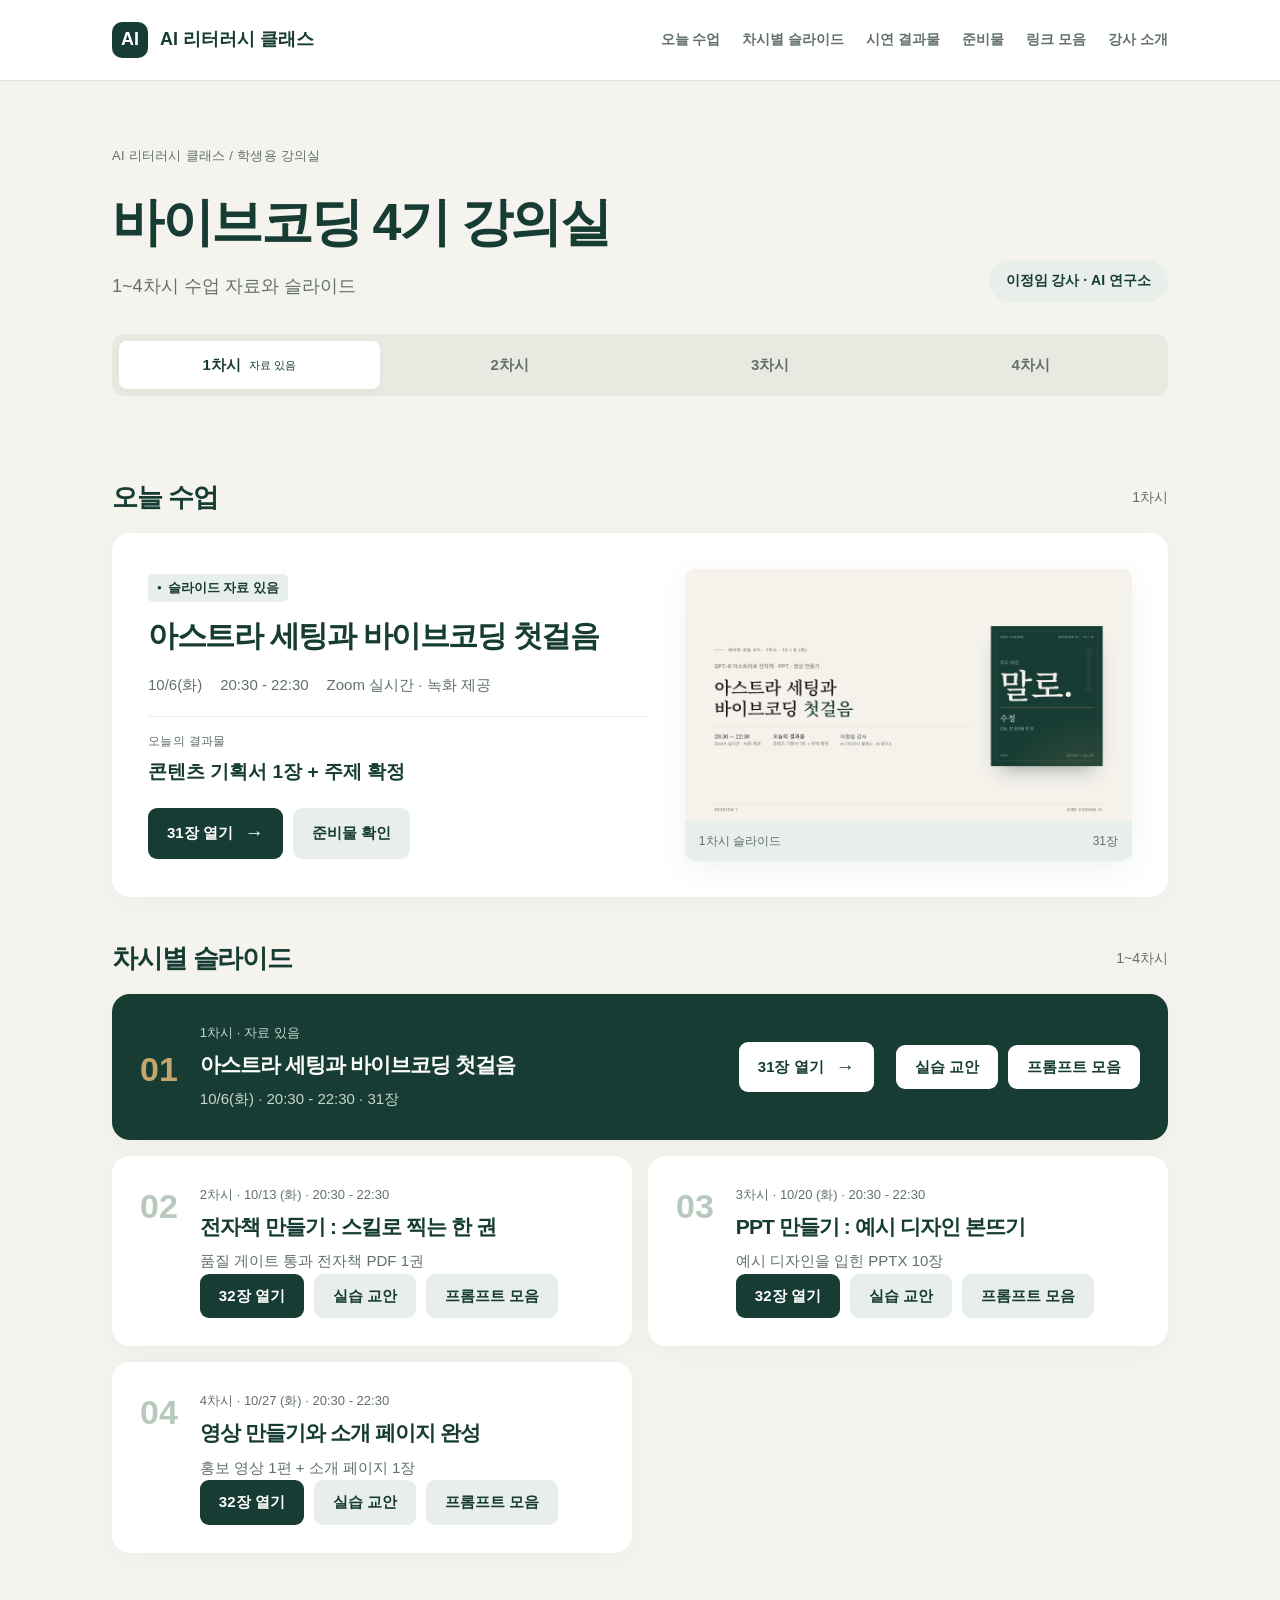
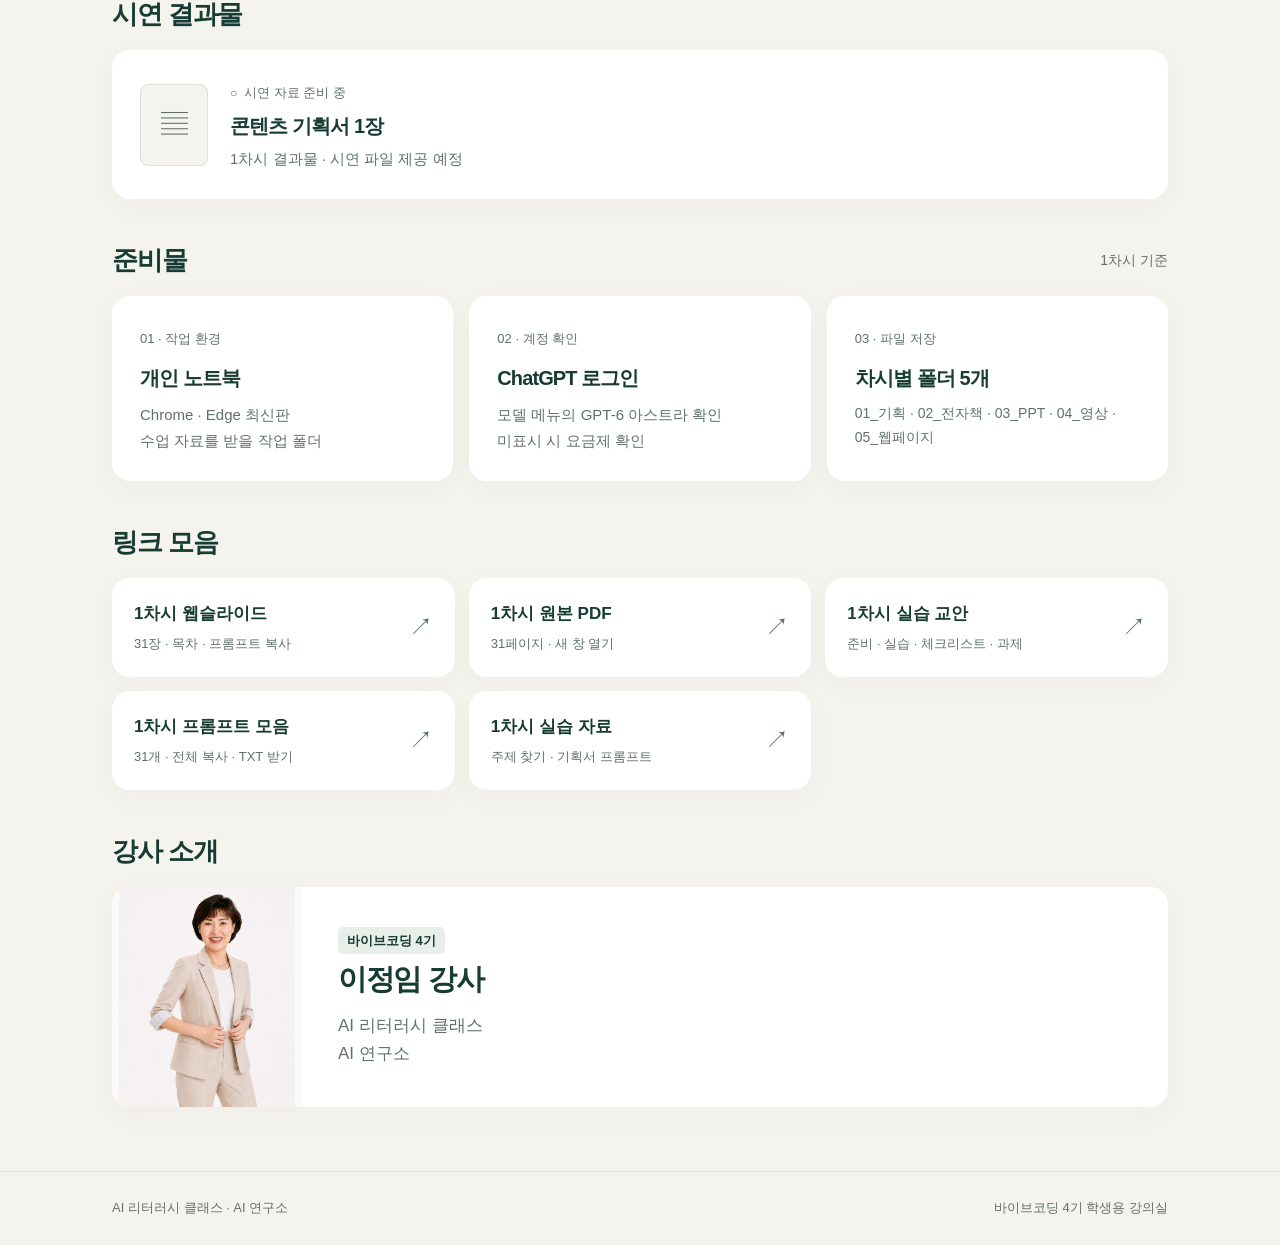
==== index.html @ 2465760b "Publish verified Vibe Coding 4ki course site" ====
<!doctype html>
<html lang="ko">
<head>
<meta charset="utf-8">
<meta name="viewport" content="width=device-width,initial-scale=1">
<title>바이브코딩 4기 강의실 · 이정임 강사</title>
<meta name="description" content="바이브코딩 4기 학생용 강의실. 1차시 아스트라 세팅과 바이브코딩 첫걸음 31장과 수업 자료. 이정임 강사 · AI 리터러시 클래스 · AI 연구소.">
<meta property="og:title" content="바이브코딩 4기 강의실">
<meta property="og:description" content="1차시 31장 슬라이드와 수업 자료 · 이정임 강사 · AI 리터러시 클래스 · AI 연구소">
<meta property="og:type" content="website">
<meta name="theme-color" content="#173c33">
<style>
:root{--ink:#173c33;--body:#303c37;--muted:#61716a;--paper:#f5f3ee;--white:#fff;--soft:#e8eee9;--gold:#c4a56c;--radius:18px;--shadow:0 7px 30px #173c3308}
*{box-sizing:border-box}html{scroll-behavior:smooth;scroll-padding-top:100px}body{margin:0;color:var(--body);background:var(--paper);font:17px/1.7 'Pretendard Variable',Pretendard,'Malgun Gothic',sans-serif;word-break:keep-all;overflow-wrap:anywhere}h1,h2,h3,p,figure{margin:0}h1,h2,h3{color:var(--ink);line-height:1.35;letter-spacing:-.045em;text-wrap:balance}p,li{text-wrap:pretty}a{color:inherit;text-decoration:none}button{font:inherit;cursor:pointer}a:focus-visible,button:focus-visible{outline:3px solid #a37a35;outline-offset:4px}img{display:block;max-width:100%;height:auto}button,a.btn{min-height:44px}button[hidden],[hidden]{display:none!important}.wrap{max-width:1120px;margin:auto;padding:0 32px}.topbar{position:sticky;top:0;z-index:20;background:#ffffffed;backdrop-filter:blur(16px);border-bottom:1px solid #dde3de}.nav-wrap{display:flex;align-items:center;gap:24px;min-height:80px}.brand{font-size:18px;line-height:1.3;font-weight:800;color:var(--ink);display:flex;align-items:center;gap:12px;white-space:nowrap}.brand-mark{width:36px;height:36px;display:grid;place-items:center;background:var(--ink);color:white;border-radius:10px;font-size:18px}.nav{margin-left:auto;display:flex;align-items:center;gap:22px}.nav a{display:flex;align-items:center;min-height:44px;font-size:14px;font-weight:700;color:var(--muted)}.nav a:hover{color:var(--ink)}.menu-toggle{display:none;background:none;border:1px solid #cad5ce;border-radius:8px;color:var(--ink);padding:6px 12px;margin-left:auto}.hero{padding:64px 0 40px}.breadcrumb{font-size:13px;color:var(--muted);letter-spacing:.02em;margin-bottom:20px}.hero-line{display:flex;align-items:flex-end;justify-content:space-between;gap:24px}h1{font-size:clamp(32px,4.3vw,52px);font-weight:800}.hero-sub{margin-top:14px;color:var(--muted);font-size:18px}.course-tag{background:var(--soft);color:var(--ink);padding:9px 17px;border-radius:100px;font-size:14px;font-weight:700;white-space:nowrap}.session-strip{display:flex;align-items:center;gap:0;margin-top:32px;background:#e9e8e1;padding:7px;border-radius:12px}.session-strip a{flex:1;text-align:center;min-height:48px;display:flex;align-items:center;justify-content:center;gap:8px;font-weight:700;font-size:15px;color:#627269;border-radius:8px}.session-strip a.current{background:white;color:var(--ink);box-shadow:0 3px 10px #00000009}.session-strip small{font-size:11px;font-weight:500}.content{padding-bottom:64px}.section{margin-top:44px}.section-head{display:flex;align-items:center;justify-content:space-between;gap:20px;margin-bottom:18px}.section-head h2{font-size:26px;font-weight:800}.section-head p{color:var(--muted);font-size:14px}.card{background:var(--white);border-radius:var(--radius);box-shadow:var(--shadow);padding:28px}.today{display:grid;grid-template-columns:minmax(0,1.12fr) minmax(0,1fr);gap:36px;align-items:center;padding:36px}.badge{display:inline-flex;align-items:center;gap:6px;line-height:1.5;border-radius:5px;background:var(--soft);color:var(--ink);padding:4px 9px;font-size:13px;font-weight:700}.badge.ready::before{content:'●';font-size:8px}.today h3{margin-top:14px;font-size:30px}.meta{display:flex;gap:8px 18px;flex-wrap:wrap;margin:16px 0;font-size:15px;color:var(--muted)}.meta span{display:inline-flex;align-items:center;gap:7px}.goal{padding:14px 0 20px;border-top:1px solid #edf0ec;margin-top:18px}.goal small{display:block;font-size:12px;letter-spacing:.025em;color:var(--muted);margin-bottom:5px}.goal strong{font-size:19px;color:var(--ink)}.actions{display:flex;gap:10px;flex-wrap:wrap}.btn{display:inline-flex;align-items:center;justify-content:center;gap:12px;padding:11px 19px;line-height:1.5;background:var(--ink);color:white;border-radius:9px;font-weight:700;font-size:15px}.btn.secondary{background:var(--soft);color:var(--ink)}.btn .arrow{font-size:19px}.slide-preview{border-radius:10px;overflow:hidden;background:#f4f1e9;box-shadow:0 8px 30px #173c3310}.slide-preview figcaption{padding:10px 14px;background:#e8eee9;font-size:12px;color:var(--muted);display:flex;justify-content:space-between}.lesson-grid{display:grid;grid-template-columns:repeat(2,minmax(0,1fr));gap:16px}.lesson{display:flex;gap:22px;align-items:flex-start}.lesson.available{grid-column:1/-1;align-items:center;background:var(--ink);color:#e6ede8}.lesson.available h3{color:white}.lesson-number{flex:none;font-size:34px;line-height:1;font-weight:700;color:#b7c9bd;padding-top:5px}.lesson.available .lesson-number{color:var(--gold)}.lesson-copy{flex:1;min-width:0}.lesson h3{font-size:21px;margin:7px 0}.lesson .lesson-label{font-size:13px;color:var(--muted)}.lesson.available .lesson-label,.lesson.available .lesson-description{color:#c7d5cd}.lesson-description{font-size:15px;color:var(--muted)}.lesson.available .btn{background:#fff;color:var(--ink);flex:none}.pending{display:inline-flex;align-items:center;gap:7px;font-size:13px;color:var(--muted)}.pending::before{content:'○';font-size:12px}.pending-card .placeholder{margin-top:20px;height:3px;background:#edf0ec;width:45%;border-radius:10px}.two-cols{display:grid;grid-template-columns:repeat(2,minmax(0,1fr));gap:18px}.demo-card{display:flex;align-items:center;gap:22px}.demo-symbol{flex:none;width:68px;height:82px;border:1px solid #d9e1d9;border-radius:8px;background:var(--paper);display:grid;place-items:center;font-size:27px;color:var(--muted)}.demo-card h3{font-size:20px;margin:6px 0}.demo-card p{color:var(--muted);font-size:15px}.prep-grid{display:grid;grid-template-columns:repeat(3,minmax(0,1fr));gap:16px}.prep h3{font-size:20px;margin:12px 0 10px}.prep .prep-num{font-size:13px;color:var(--muted)}.prep p{font-size:15px;color:var(--muted)}.folder-list{font-size:14px!important}.link-list{display:grid;grid-template-columns:repeat(3,minmax(0,1fr));gap:14px}.resource-link{display:flex;align-items:center;justify-content:space-between;gap:14px;padding:22px}.resource-link strong{display:block;font-size:17px;color:var(--ink)}.resource-link small{display:block;color:var(--muted);font-size:13px;margin-top:4px}.resource-link .arrow{font-size:24px;color:var(--muted)}.resource-link:hover{box-shadow:0 5px 22px #173c3315}.instructor{display:grid;grid-template-columns:190px 1fr;gap:36px;align-items:center;padding:0;overflow:hidden}.instructor-photo{height:220px;background:#fafafa}.instructor-photo img{width:100%;height:100%;object-fit:contain}.instructor-copy{padding:28px 28px 28px 0}.instructor h3{font-size:29px;margin:6px 0 12px}.instructor-copy p{font-size:17px;color:var(--muted)}footer{border-top:1px solid #dfe3dc;padding:25px 0;color:var(--muted);font-size:13px}.footer-inner{display:flex;justify-content:space-between;gap:20px}.skip{position:absolute;left:10px;top:-100px;padding:10px;background:white;z-index:99}.skip:focus{top:8px}
@media(max-width:1050px){.nav{gap:12px}.nav a{font-size:12px}.nav-wrap{gap:14px}.brand{font-size:15px}.wrap{padding:0 24px}}
@media(max-width:760px){html{scroll-padding-top:85px}.wrap{padding:0 20px}.nav-wrap{min-height:68px;flex-wrap:wrap;gap:0}.brand{font-size:16px}.menu-toggle{display:block}.nav{display:none;order:3;flex-basis:100%;margin:0;padding:8px 0 16px;flex-wrap:wrap;gap:2px 20px}.nav.open{display:flex}.nav a{font-size:15px}.hero{padding:36px 0 28px}.hero-line{display:block}.hero-sub{font-size:16px}.course-tag{display:inline-block;margin-top:18px}.session-strip{margin-top:24px}.session-strip a{font-size:13px;gap:0}.session-strip small{display:none}.section{margin-top:30px}.section-head{align-items:flex-start}.section-head h2{font-size:23px}.section-head p{font-size:12px}.card{padding:22px}.today{grid-template-columns:1fr;padding:24px;gap:24px}.today h3{font-size:26px}.meta{font-size:14px;gap:6px 14px}.lesson-grid,.two-cols,.prep-grid,.link-list{grid-template-columns:1fr}.lesson.available{grid-column:auto;flex-wrap:wrap;gap:16px}.lesson-number{font-size:28px}.lesson h3{font-size:20px}.lesson.available .lesson-copy{flex-basis:calc(100% - 44px)}.lesson.available .btn{margin-left:44px}.lesson{gap:16px}.instructor{grid-template-columns:115px 1fr;gap:18px;padding:0}.instructor-photo{height:190px}.instructor-copy{padding:20px 16px 20px 0}.instructor h3{font-size:23px}.instructor-copy p{font-size:14px}.footer-inner{display:block}.footer-inner p+p{margin-top:5px}}
@media(prefers-reduced-motion:reduce){html{scroll-behavior:auto}.topbar{backdrop-filter:none}}
</style>
</head>
<body>
<a class="skip" href="#main">본문 바로가기</a>
<header class="topbar"><div class="wrap nav-wrap">
<a class="brand" href="#classroom"><span class="brand-mark" aria-hidden="true">AI</span>AI 리터러시 클래스</a>
<button class="menu-toggle" type="button" aria-expanded="false" aria-controls="topnav">메뉴</button>
<nav class="nav" id="topnav" aria-label="강의실 메뉴"><a href="#today">오늘 수업</a><a href="#lessons">차시별 슬라이드</a><a href="#demo">시연 결과물</a><a href="#prepare">준비물</a><a href="#links">링크 모음</a><a href="#instructor">강사 소개</a></nav>
</div></header>
<main id="main"><div class="wrap">
<section class="hero" id="classroom" aria-labelledby="classroomTitle">
<p class="breadcrumb">AI 리터러시 클래스 / 학생용 강의실</p>
<div class="hero-line"><div><h1 id="classroomTitle">바이브코딩 4기 강의실</h1><p class="hero-sub">1~4차시 수업 자료와 슬라이드</p></div><span class="course-tag">이정임 강사 · AI 연구소</span></div>
<nav class="session-strip" aria-label="차시 바로가기"><a class="current" href="#lesson-1" aria-label="1차시 자료 있음">1차시 <small>자료 있음</small></a><a href="#lesson-2" aria-label="2차시 자료 있음">2차시</a><a href="#lesson-3" aria-label="3차시 자료 있음">3차시</a><a href="#lesson-4" aria-label="4차시 자료 있음">4차시</a></nav>
</section>
<div class="content">
<section class="section" id="today" aria-labelledby="todayTitle"><div class="section-head"><h2 id="todayTitle">오늘 수업</h2><p>1차시</p></div>
<div class="card today"><div><span class="badge ready">슬라이드 자료 있음</span><h3>아스트라 세팅과 바이브코딩 첫걸음</h3><div class="meta"><span>10/6(화)</span><span>20:30 - 22:30</span><span>Zoom 실시간 · 녹화 제공</span></div><div class="goal"><small>오늘의 결과물</small><strong>콘텐츠 기획서 1장 + 주제 확정</strong></div><div class="actions"><a class="btn" href="lessons/01/slides.html?slide=1">31장 열기 <span class="arrow" aria-hidden="true">→</span></a><a class="btn secondary" href="#prepare">준비물 확인</a></div></div>
<figure class="slide-preview"><img src="lessons/01/assets/page-01.png" alt="1차시 아스트라 세팅과 바이브코딩 첫걸음 표지" width="1920" height="1080"><figcaption><span>1차시 슬라이드</span><span>31장</span></figcaption></figure></div></section>
<section class="section" id="lessons" aria-labelledby="lessonsTitle"><div class="section-head"><h2 id="lessonsTitle">차시별 슬라이드</h2><p>1~4차시</p></div><div class="lesson-grid">
<article class="card lesson available" id="lesson-1"><span class="lesson-number" aria-hidden="true">01</span><div class="lesson-copy"><p class="lesson-label">1차시 · 자료 있음</p><h3>아스트라 세팅과 바이브코딩 첫걸음</h3><p class="lesson-description">10/6(화) · 20:30 - 22:30 · 31장</p></div><a class="btn" href="lessons/01/slides.html?slide=1" aria-label="1차시 슬라이드 31장 열기">31장 열기 <span class="arrow" aria-hidden="true">→</span></a><div class="actions"><a class="btn secondary" href="lessons/01/practice.html">실습 교안</a><a class="btn secondary" href="lessons/01/prompts.html">프롬프트 모음</a></div></article>
<article class="card lesson" id="lesson-2"><span class="lesson-number">02</span><div class="lesson-copy"><p class="lesson-label">2차시 · 10/13 (화) · 20:30 - 22:30</p><h3>전자책 만들기 : 스킬로 찍는 한 권</h3><p class="lesson-description">품질 게이트 통과 전자책 PDF 1권</p><div class="actions"><a class="btn" href="lessons/02/slides.html?slide=1">32장 열기</a><a class="btn secondary" href="lessons/02/practice.html">실습 교안</a><a class="btn secondary" href="lessons/02/prompts.html">프롬프트 모음</a></div></div></article>
<article class="card lesson" id="lesson-3"><span class="lesson-number">03</span><div class="lesson-copy"><p class="lesson-label">3차시 · 10/20 (화) · 20:30 - 22:30</p><h3>PPT 만들기 : 예시 디자인 본뜨기</h3><p class="lesson-description">예시 디자인을 입힌 PPTX 10장</p><div class="actions"><a class="btn" href="lessons/03/slides.html?slide=1">32장 열기</a><a class="btn secondary" href="lessons/03/practice.html">실습 교안</a><a class="btn secondary" href="lessons/03/prompts.html">프롬프트 모음</a></div></div></article>
<article class="card lesson" id="lesson-4"><span class="lesson-number">04</span><div class="lesson-copy"><p class="lesson-label">4차시 · 10/27 (화) · 20:30 - 22:30</p><h3>영상 만들기와 소개 페이지 완성</h3><p class="lesson-description">홍보 영상 1편 + 소개 페이지 1장</p><div class="actions"><a class="btn" href="lessons/04/slides.html?slide=1">32장 열기</a><a class="btn secondary" href="lessons/04/practice.html">실습 교안</a><a class="btn secondary" href="lessons/04/prompts.html">프롬프트 모음</a></div></div></article>

</div></section>
<section class="section" id="demo" aria-labelledby="demoTitle"><div class="section-head"><h2 id="demoTitle">시연 결과물</h2></div><div class="card demo-card"><div class="demo-symbol" aria-hidden="true">▤</div><div><span class="pending">시연 자료 준비 중</span><h3>콘텐츠 기획서 1장</h3><p>1차시 결과물 · 시연 파일 제공 예정</p></div></div></section>
<section class="section" id="prepare" aria-labelledby="prepareTitle"><div class="section-head"><h2 id="prepareTitle">준비물</h2><p>1차시 기준</p></div><div class="prep-grid">
<article class="card prep"><span class="prep-num">01 · 작업 환경</span><h3>개인 노트북</h3><p>Chrome · Edge 최신판</p><p>수업 자료를 받을 작업 폴더</p></article>
<article class="card prep"><span class="prep-num">02 · 계정 확인</span><h3>ChatGPT 로그인</h3><p>모델 메뉴의 GPT-6 아스트라 확인</p><p>미표시 시 요금제 확인</p></article>
<article class="card prep"><span class="prep-num">03 · 파일 저장</span><h3>차시별 폴더 5개</h3><p class="folder-list">01_기획 · 02_전자책 · 03_PPT · 04_영상 · 05_웹페이지</p></article>
</div></section>
<section class="section" id="links" aria-labelledby="linksTitle"><div class="section-head"><h2 id="linksTitle">링크 모음</h2></div><div class="link-list">
<a class="card resource-link" href="lessons/01/slides.html?slide=1"><span><strong>1차시 웹슬라이드</strong><small>31장 · 목차 · 프롬프트 복사</small></span><span class="arrow" aria-hidden="true">↗</span></a>
<a class="card resource-link" href="pdf/lesson01.pdf" target="_blank" rel="noopener"><span><strong>1차시 원본 PDF</strong><small>31페이지 · 새 창 열기</small></span><span class="arrow" aria-hidden="true">↗</span></a>
<a class="card resource-link" href="lessons/01/practice.html"><span><strong>1차시 실습 교안</strong><small>준비 · 실습 · 체크리스트 · 과제</small></span><span class="arrow" aria-hidden="true">↗</span></a>
<a class="card resource-link" href="lessons/01/prompts.html"><span><strong>1차시 프롬프트 모음</strong><small>31개 · 전체 복사 · TXT 받기</small></span><span class="arrow" aria-hidden="true">↗</span></a>
<a class="card resource-link" href="lessons/01/slides.html?slide=23"><span><strong>1차시 실습 자료</strong><small>주제 찾기 · 기획서 프롬프트</small></span><span class="arrow" aria-hidden="true">↗</span></a>
</div></section>
<section class="section" id="instructor" aria-labelledby="instructorTitle"><div class="section-head"><h2 id="instructorTitle">강사 소개</h2></div><div class="card instructor"><figure class="instructor-photo"><img src="assets/instructor.png" alt="이정임 강사" width="1122" height="1402" loading="lazy"></figure><div class="instructor-copy"><span class="badge">바이브코딩 4기</span><h3>이정임 강사</h3><p>AI 리터러시 클래스</p><p>AI 연구소</p></div></div></section>
</div></div></main>
<footer><div class="wrap footer-inner"><p>AI 리터러시 클래스 · AI 연구소</p><p>바이브코딩 4기 학생용 강의실</p></div></footer>
<script>
const menu=document.querySelector('.menu-toggle'),nav=document.getElementById('topnav');
menu.addEventListener('click',()=>{const open=menu.getAttribute('aria-expanded')!=='true';menu.setAttribute('aria-expanded',String(open));nav.classList.toggle('open',open);menu.textContent=open?'닫기':'메뉴';});
nav.querySelectorAll('a').forEach(a=>a.addEventListener('click',()=>{nav.classList.remove('open');menu.setAttribute('aria-expanded','false');menu.textContent='메뉴';}));
document.addEventListener('keydown',e=>{if(e.key==='Escape'&&menu.getAttribute('aria-expanded')==='true'){nav.classList.remove('open');menu.setAttribute('aria-expanded','false');menu.textContent='메뉴';menu.focus();}});
</script>
</body></html>
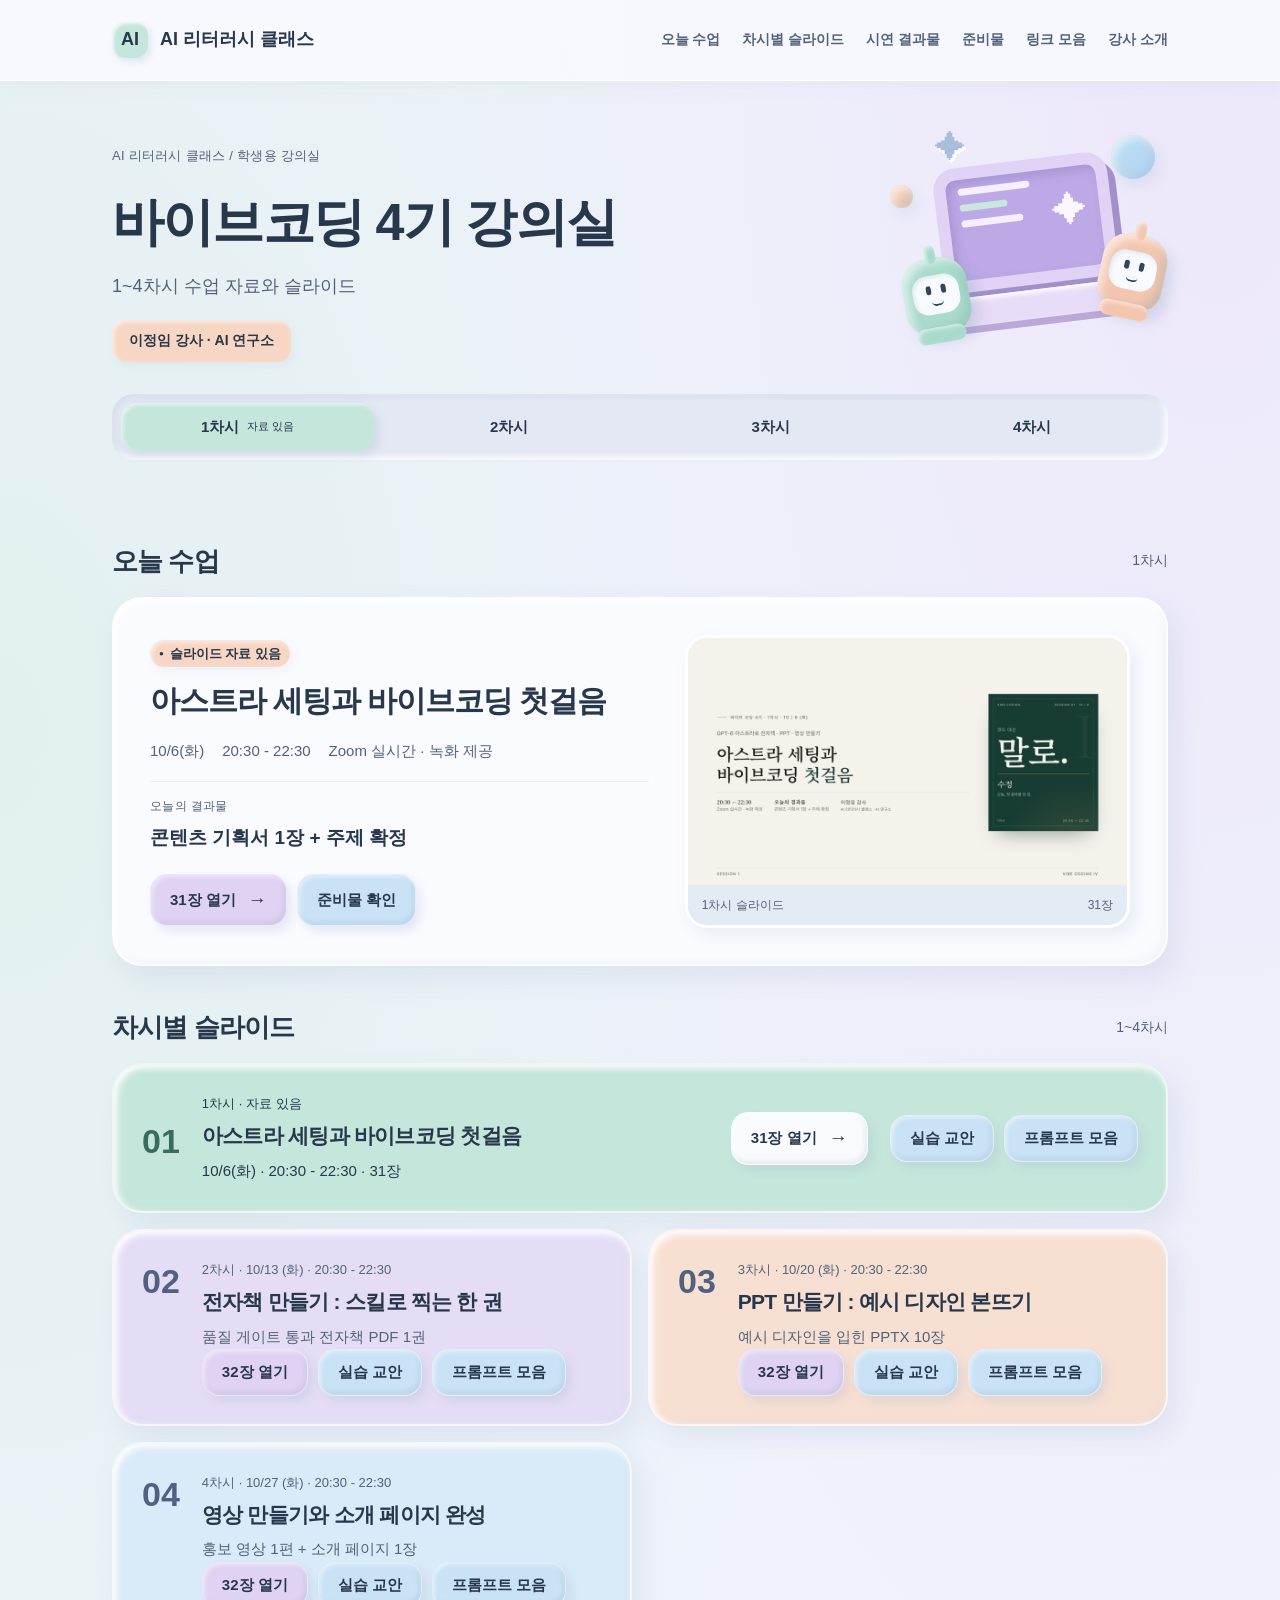
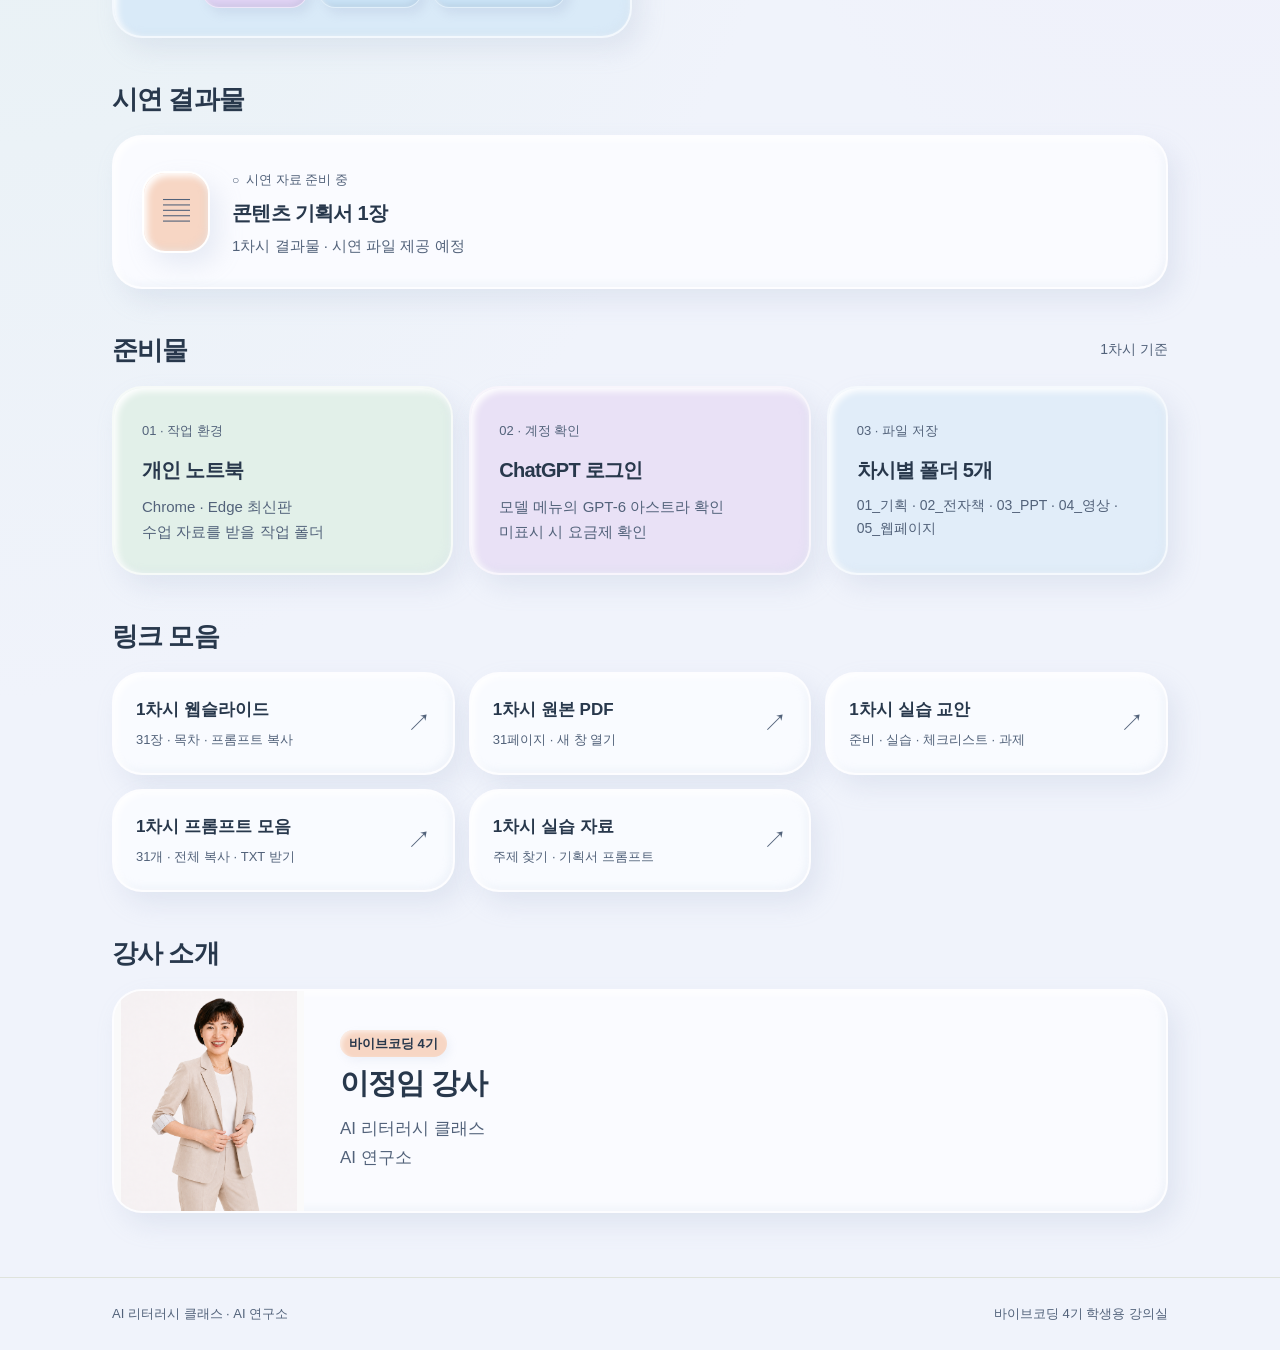
==== commit c1beb629: "Apply pastel claymorphism classroom theme while preserving lesson content" ====
--- a/index.html
+++ b/index.html
@@ -16,7 +16,7 @@
 @media(max-width:760px){html{scroll-padding-top:85px}.wrap{padding:0 20px}.nav-wrap{min-height:68px;flex-wrap:wrap;gap:0}.brand{font-size:16px}.menu-toggle{display:block}.nav{display:none;order:3;flex-basis:100%;margin:0;padding:8px 0 16px;flex-wrap:wrap;gap:2px 20px}.nav.open{display:flex}.nav a{font-size:15px}.hero{padding:36px 0 28px}.hero-line{display:block}.hero-sub{font-size:16px}.course-tag{display:inline-block;margin-top:18px}.session-strip{margin-top:24px}.session-strip a{font-size:13px;gap:0}.session-strip small{display:none}.section{margin-top:30px}.section-head{align-items:flex-start}.section-head h2{font-size:23px}.section-head p{font-size:12px}.card{padding:22px}.today{grid-template-columns:1fr;padding:24px;gap:24px}.today h3{font-size:26px}.meta{font-size:14px;gap:6px 14px}.lesson-grid,.two-cols,.prep-grid,.link-list{grid-template-columns:1fr}.lesson.available{grid-column:auto;flex-wrap:wrap;gap:16px}.lesson-number{font-size:28px}.lesson h3{font-size:20px}.lesson.available .lesson-copy{flex-basis:calc(100% - 44px)}.lesson.available .btn{margin-left:44px}.lesson{gap:16px}.instructor{grid-template-columns:115px 1fr;gap:18px;padding:0}.instructor-photo{height:190px}.instructor-copy{padding:20px 16px 20px 0}.instructor h3{font-size:23px}.instructor-copy p{font-size:14px}.footer-inner{display:block}.footer-inner p+p{margin-top:5px}}
 @media(prefers-reduced-motion:reduce){html{scroll-behavior:auto}.topbar{backdrop-filter:none}}
 </style>
-</head>
+<link rel="stylesheet" href="clay-theme.css"></head>
 <body>
 <a class="skip" href="#main">본문 바로가기</a>
 <header class="topbar"><div class="wrap nav-wrap">
@@ -28,7 +28,7 @@
 <section class="hero" id="classroom" aria-labelledby="classroomTitle">
 <p class="breadcrumb">AI 리터러시 클래스 / 학생용 강의실</p>
 <div class="hero-line"><div><h1 id="classroomTitle">바이브코딩 4기 강의실</h1><p class="hero-sub">1~4차시 수업 자료와 슬라이드</p></div><span class="course-tag">이정임 강사 · AI 연구소</span></div>
-<nav class="session-strip" aria-label="차시 바로가기"><a class="current" href="#lesson-1" aria-label="1차시 자료 있음">1차시 <small>자료 있음</small></a><a href="#lesson-2" aria-label="2차시 자료 있음">2차시</a><a href="#lesson-3" aria-label="3차시 자료 있음">3차시</a><a href="#lesson-4" aria-label="4차시 자료 있음">4차시</a></nav>
+<div class="clay-scene" aria-hidden="true"><div class="clay-orbit orbit-one"></div><div class="clay-orbit orbit-two"></div><div class="clay-laptop"><div class="clay-screen"><span class="clay-code">✦</span><i></i><i></i><i></i></div><div class="clay-keyboard"></div></div><div class="clay-bot bot-mint"><div class="clay-face"><i></i><i></i><b></b></div></div><div class="clay-bot bot-peach"><div class="clay-face"><i></i><i></i><b></b></div></div><div class="clay-star">✦</div></div><nav class="session-strip" aria-label="차시 바로가기"><a class="current" href="#lesson-1" aria-label="1차시 자료 있음">1차시 <small>자료 있음</small></a><a href="#lesson-2" aria-label="2차시 자료 있음">2차시</a><a href="#lesson-3" aria-label="3차시 자료 있음">3차시</a><a href="#lesson-4" aria-label="4차시 자료 있음">4차시</a></nav>
 </section>
 <div class="content">
 <section class="section" id="today" aria-labelledby="todayTitle"><div class="section-head"><h2 id="todayTitle">오늘 수업</h2><p>1차시</p></div>
--- a/clay-theme.css
+++ b/clay-theme.css
@@ -0,0 +1,44 @@
+/* Claymorphism presentation layer. Original content and Firebase logic preserved. */
+:root{--ink:#28384c;--body:#33445a;--muted:#52627a;--paper:#f0f3fb;--soft:#dfede9;--gold:#7c60ad;--white:#fff;--radius:30px;--shadow:9px 12px 24px #a3b1ce35,inset 3px 3px 7px #fff,inset -3px -3px 7px #ced9e739;--clay-mint:#c5e6db;--clay-purple:#dfd2f3;--clay-peach:#f7d6c4;--clay-blue:#c9e2f5}
+body:not(.clay-slides){background:radial-gradient(ellipse at 95% 0,#e9dcfa80,transparent 45%),radial-gradient(ellipse at 0 25%,#d7eee790,transparent 50%),var(--paper);color:var(--body)}
+body:not(.clay-slides) h1,body:not(.clay-slides) h2,body:not(.clay-slides) h3{color:var(--ink);font-family:Pretendard,"Malgun Gothic",sans-serif;letter-spacing:-.035em}
+body:not(.clay-slides) header,.topbar{background:#f8f9feef;border-bottom:1px solid #fff;box-shadow:0 5px 15px #a3b1ce18;backdrop-filter:none}
+.card{border:2px solid #ffffffb0;border-radius:30px;background:#fafbff;box-shadow:var(--shadow)}
+button,.btn,.button,.index a{border-radius:17px!important;border:1px solid #ffffff70!important;box-shadow:5px 6px 10px #9faecc38,inset 2px 2px 4px #ffffff80,inset -2px -3px 5px #65789b20;min-height:44px}
+body:not(.clay-slides) button,body:not(.clay-slides) .btn,body:not(.clay-slides) .button{background:var(--clay-purple);color:var(--ink)}
+body:not(.clay-slides) button:disabled{background:#e7eaf1;color:#657184;box-shadow:inset 2px 2px 4px #b7c1d330}
+.btn.secondary,.button.secondary,.policy button[aria-checked=false],.preview-head button{background:var(--clay-blue)!important;color:var(--ink)!important}
+.brand-mark{background:var(--clay-mint);color:var(--ink);border-radius:13px;box-shadow:3px 4px 7px #a3b1ce45,inset 2px 2px 3px #ffffffb0}
+.badge,.course-tag{background:var(--clay-peach);color:var(--ink);border-radius:14px;box-shadow:inset 2px 2px 4px #fff9,3px 4px 9px #a3b1ce20}
+.session-strip{background:#e4e8f4;border-radius:22px;box-shadow:inset 3px 3px 7px #bbc7df55,inset -3px -3px 6px #fff;padding:9px;gap:8px}
+.session-strip a{border-radius:16px;color:var(--ink)}.session-strip a.current{background:var(--clay-mint);box-shadow:4px 5px 9px #a3b1ce40,inset 2px 2px 4px #fff9}
+.lesson.available{background:var(--clay-mint);color:var(--body)}.lesson.available h3,.lesson.available .lesson-label,.lesson.available .lesson-description{color:var(--ink)}
+.lesson.available .lesson-number{color:#386c60}.lesson.available .btn{background:#f9fbff;color:var(--ink)}
+#lesson-2{background:#e5ddf5}#lesson-3{background:#f7e0d2}#lesson-4{background:#d9eaf8}
+.lesson-number{color:#506182}.slide-preview,.viewer-wrap{border-radius:22px;border:3px solid #fff;box-shadow:6px 7px 15px #a3b1ce30}
+.slide-preview figcaption{background:#e3ecf5;color:var(--muted)}
+.notice{background:#e7e0f5;border:0;border-radius:20px;box-shadow:inset 2px 2px 4px #fff9;color:var(--muted)}
+.sessions button{background:#e0e8f3!important;color:var(--ink)!important;border-radius:20px!important}.sessions button[aria-pressed=true]{background:var(--clay-mint)!important;box-shadow:inset 2px 2px 5px #fff,5px 5px 10px #9faecc45}
+.summary{border-radius:23px;background:transparent;gap:8px;overflow:visible}.summary div{background:#e0eaf4;border-radius:17px;box-shadow:inset 2px 2px 4px #fff9}.summary strong{color:var(--ink)}
+.policy button[aria-checked=true]{background:var(--clay-mint)!important;color:var(--ink)!important}
+input{border-radius:15px!important;background:#f7f9ff;border-color:#c4cfdf!important;box-shadow:inset 3px 3px 6px #b9c5dd40}
+.resource-grid a{background:var(--clay-blue);border-radius:20px;box-shadow:inset 2px 2px 5px #fff9}
+.prompt-text{background:#eef2fa;color:#28384c;border:1px solid #d7e0ef;border-radius:20px;box-shadow:inset 3px 3px 7px #a3b1ce22;font-family:ui-monospace,"Malgun Gothic",monospace}
+.demo-symbol{background:var(--clay-peach);border:2px solid #fff;border-radius:23px;box-shadow:var(--shadow)}
+.prep:nth-child(1){background:#e2f0e9}.prep:nth-child(2){background:#e9e1f6}.prep:nth-child(3){background:#e1edf9}
+.resource-link{background:#f9fbff}.resource-link:hover{box-shadow:var(--shadow)}
+a:focus-visible,button:focus-visible,input:focus-visible{outline:3px solid #6352ad!important;outline-offset:4px}
+.clay-slides{background:#e3eaf5}.clay-slides #nav{background:#f7f9feeb;border-radius:23px 23px 0 0;box-shadow:0 -3px 15px #6c7d9e25}.clay-slides #nav button{background:var(--clay-blue);color:var(--ink);border-radius:13px!important}.clay-slides #nav button:disabled{background:#e1e7f0;color:#68758a}.clay-slides #counter{color:var(--ink)}.clay-slides #syncStatus{color:#33445a}
+#classroom{position:relative}#classroom .hero-line{display:block;padding-right:310px}#classroom .course-tag{display:inline-block;margin-top:18px}
+.clay-scene{position:absolute;right:0;top:36px;width:290px;height:230px;pointer-events:none;isolation:isolate}
+.clay-laptop{position:absolute;left:62px;top:43px;width:175px;transform:rotate(-7deg)}
+.clay-screen{height:125px;background:#bca9e6;border:12px solid #e0d3f5;border-radius:22px;box-shadow:7px 9px 0 #a291c8,inset 4px 5px 10px #7463a444;position:relative}
+.clay-screen i{display:block;width:72px;height:7px;margin:9px 0 0 12px;border-radius:8px;background:#f5efff}.clay-screen i:nth-of-type(2){width:48px;background:#c7e7df}.clay-screen i:nth-of-type(3){width:62px}.clay-code{position:absolute;right:12px;top:13px;color:#faf7ff;font-size:35px}
+.clay-keyboard{height:29px;background:#e8ddf8;transform:skewX(-22deg);border-radius:8px 8px 15px 15px;box-shadow:5px 7px 0 #baa8d8,inset 3px 3px 5px white;margin:5px -15px 0 -8px}
+.clay-bot{position:absolute;width:65px;height:76px;border-radius:26px 26px 23px 23px;box-shadow:7px 9px 13px #8094b540,inset 5px 5px 9px #fff9,inset -5px -5px 8px #6e9b9b45}
+.bot-mint{left:26px;top:141px;background:#a9dbcc;transform:rotate(-10deg)}.bot-peach{right:3px;top:117px;background:#f4c6b0;transform:rotate(12deg)}
+.clay-bot:before{content:'';position:absolute;top:-13px;left:27px;width:11px;height:19px;border-radius:9px;background:inherit;box-shadow:inset 2px 2px 4px #fff9}.clay-bot:after{content:'';position:absolute;bottom:-9px;left:7px;width:49px;height:16px;background:inherit;border-radius:9px;box-shadow:inset 2px 2px 4px #fff8}
+.clay-face{position:absolute;inset:17px 9px 20px;border-radius:15px;background:#f7fbff;box-shadow:inset 2px 2px 4px #c1cddd66;display:flex;justify-content:center;gap:10px;padding-top:10px}.clay-face i{width:5px;height:9px;border-radius:6px;background:#34445f}.clay-face b{position:absolute;left:18px;bottom:8px;width:12px;height:5px;border-bottom:2px solid #34445f;border-radius:0 0 9px 9px}
+.clay-orbit{position:absolute;border-radius:50%;box-shadow:inset 4px 4px 8px #fff9,inset -4px -4px 8px #86a7c444,5px 7px 14px #9caaca30}.orbit-one{width:44px;height:44px;background:#b8d9f1;right:13px;top:18px}.orbit-two{width:23px;height:23px;background:#f2cbb6;left:12px;top:68px}.clay-star{position:absolute;left:57px;top:5px;font-size:31px;color:#a9bfd9;text-shadow:2px 3px #fff}
+@media(max-width:760px){.card{border-radius:25px}.session-strip{gap:4px}.session-strip a{border-radius:14px}#classroom .hero-line{padding-right:0}.clay-scene{position:relative;top:auto;right:auto;margin:12px auto -6px;width:290px;height:230px}#classroom .session-strip{margin-top:20px}.summary{gap:6px}.summary div{padding:12px!important}.sessions button{border-radius:17px!important}.notice{padding:16px}.clay-slides #nav button{box-shadow:inset 1px 1px 3px #fff8}.clay-slides #nav{border-radius:19px 19px 0 0}}
+@media print{.clay-scene{display:none}body{background:white!important}.card{box-shadow:none;border:1px solid #ddd}}
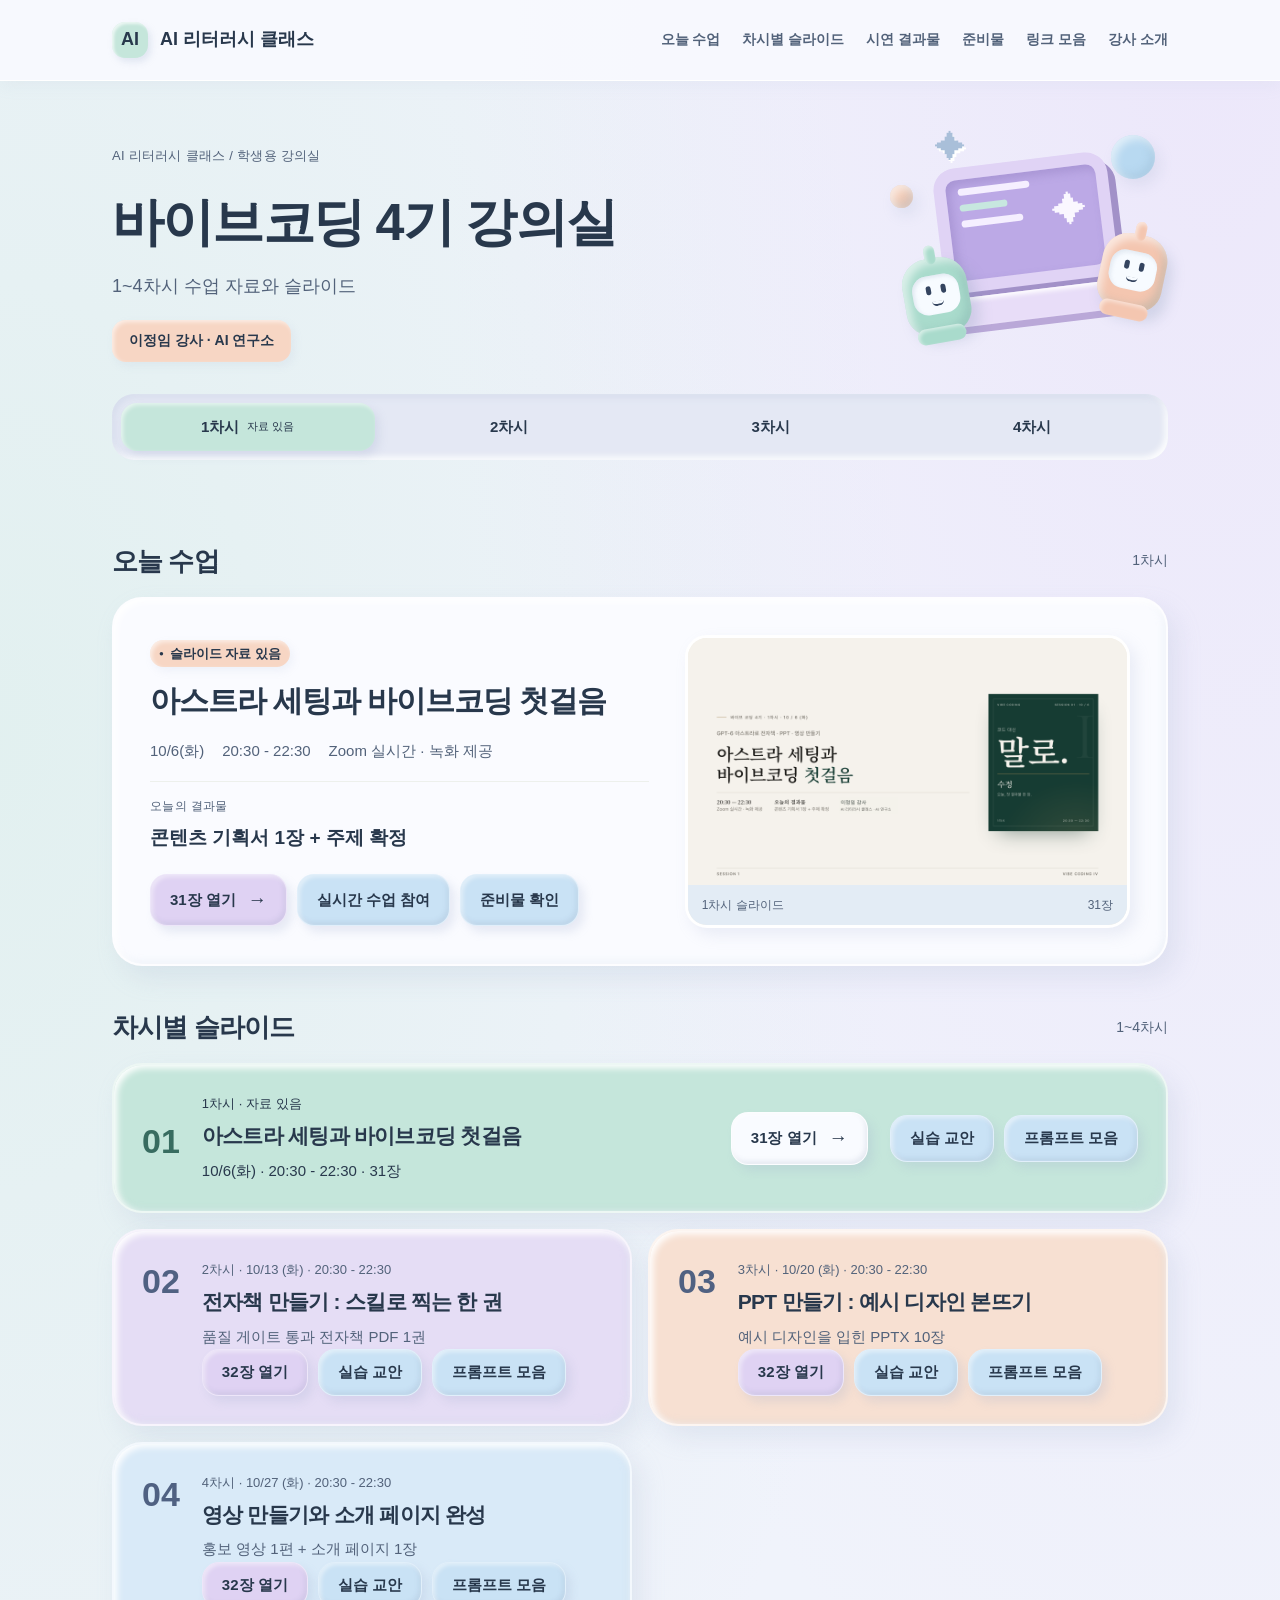
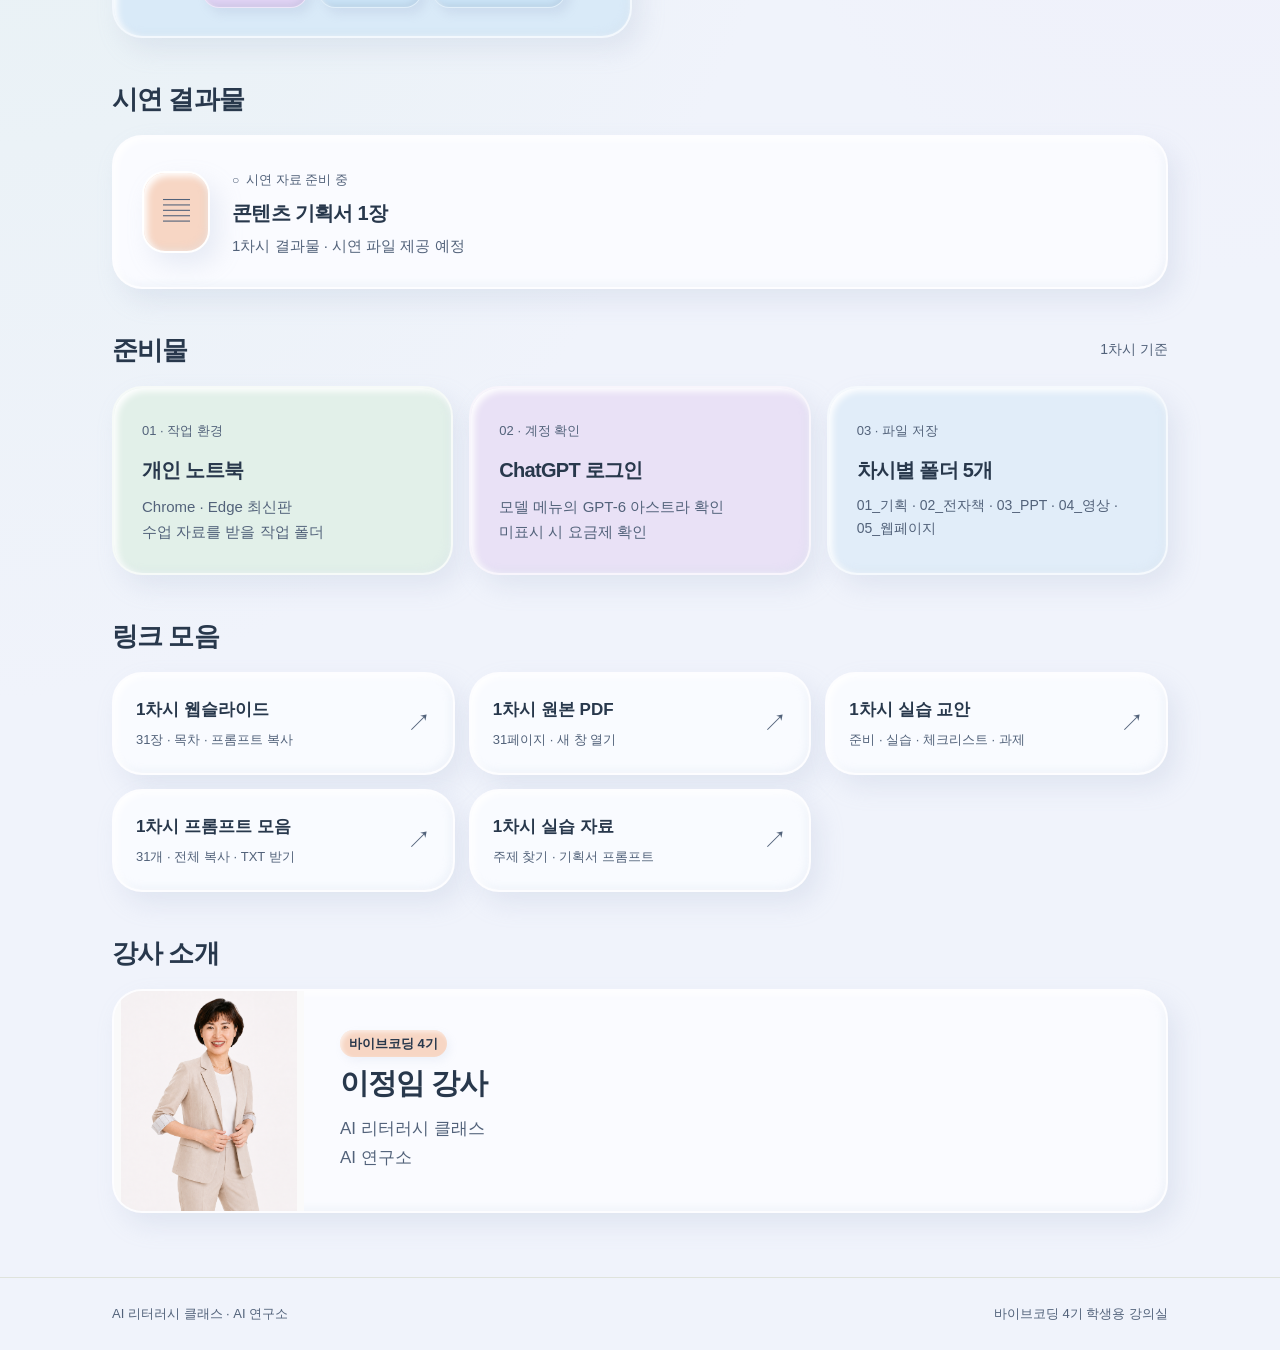
==== commit 68a65c67: "Keep lesson material links on selected lesson and separate live classroom entry" ====
--- a/index.html
+++ b/index.html
@@ -32,13 +32,13 @@
 </section>
 <div class="content">
 <section class="section" id="today" aria-labelledby="todayTitle"><div class="section-head"><h2 id="todayTitle">오늘 수업</h2><p>1차시</p></div>
-<div class="card today"><div><span class="badge ready">슬라이드 자료 있음</span><h3>아스트라 세팅과 바이브코딩 첫걸음</h3><div class="meta"><span>10/6(화)</span><span>20:30 - 22:30</span><span>Zoom 실시간 · 녹화 제공</span></div><div class="goal"><small>오늘의 결과물</small><strong>콘텐츠 기획서 1장 + 주제 확정</strong></div><div class="actions"><a class="btn" href="lessons/01/slides.html?slide=1">31장 열기 <span class="arrow" aria-hidden="true">→</span></a><a class="btn secondary" href="#prepare">준비물 확인</a></div></div>
+<div class="card today"><div><span class="badge ready">슬라이드 자료 있음</span><h3>아스트라 세팅과 바이브코딩 첫걸음</h3><div class="meta"><span>10/6(화)</span><span>20:30 - 22:30</span><span>Zoom 실시간 · 녹화 제공</span></div><div class="goal"><small>오늘의 결과물</small><strong>콘텐츠 기획서 1장 + 주제 확정</strong></div><div class="actions"><a class="btn" href="lessons/01/slides.html?slide=1&mode=study">31장 열기 <span class="arrow" aria-hidden="true">→</span></a><a class="btn secondary" href="lessons/01/slides.html?slide=1" aria-label="강사 화면을 따라가는 실시간 수업 참여">실시간 수업 참여</a><a class="btn secondary" href="#prepare">준비물 확인</a></div></div>
 <figure class="slide-preview"><img src="lessons/01/assets/page-01.png" alt="1차시 아스트라 세팅과 바이브코딩 첫걸음 표지" width="1920" height="1080"><figcaption><span>1차시 슬라이드</span><span>31장</span></figcaption></figure></div></section>
 <section class="section" id="lessons" aria-labelledby="lessonsTitle"><div class="section-head"><h2 id="lessonsTitle">차시별 슬라이드</h2><p>1~4차시</p></div><div class="lesson-grid">
-<article class="card lesson available" id="lesson-1"><span class="lesson-number" aria-hidden="true">01</span><div class="lesson-copy"><p class="lesson-label">1차시 · 자료 있음</p><h3>아스트라 세팅과 바이브코딩 첫걸음</h3><p class="lesson-description">10/6(화) · 20:30 - 22:30 · 31장</p></div><a class="btn" href="lessons/01/slides.html?slide=1" aria-label="1차시 슬라이드 31장 열기">31장 열기 <span class="arrow" aria-hidden="true">→</span></a><div class="actions"><a class="btn secondary" href="lessons/01/practice.html">실습 교안</a><a class="btn secondary" href="lessons/01/prompts.html">프롬프트 모음</a></div></article>
-<article class="card lesson" id="lesson-2"><span class="lesson-number">02</span><div class="lesson-copy"><p class="lesson-label">2차시 · 10/13 (화) · 20:30 - 22:30</p><h3>전자책 만들기 : 스킬로 찍는 한 권</h3><p class="lesson-description">품질 게이트 통과 전자책 PDF 1권</p><div class="actions"><a class="btn" href="lessons/02/slides.html?slide=1">32장 열기</a><a class="btn secondary" href="lessons/02/practice.html">실습 교안</a><a class="btn secondary" href="lessons/02/prompts.html">프롬프트 모음</a></div></div></article>
-<article class="card lesson" id="lesson-3"><span class="lesson-number">03</span><div class="lesson-copy"><p class="lesson-label">3차시 · 10/20 (화) · 20:30 - 22:30</p><h3>PPT 만들기 : 예시 디자인 본뜨기</h3><p class="lesson-description">예시 디자인을 입힌 PPTX 10장</p><div class="actions"><a class="btn" href="lessons/03/slides.html?slide=1">32장 열기</a><a class="btn secondary" href="lessons/03/practice.html">실습 교안</a><a class="btn secondary" href="lessons/03/prompts.html">프롬프트 모음</a></div></div></article>
-<article class="card lesson" id="lesson-4"><span class="lesson-number">04</span><div class="lesson-copy"><p class="lesson-label">4차시 · 10/27 (화) · 20:30 - 22:30</p><h3>영상 만들기와 소개 페이지 완성</h3><p class="lesson-description">홍보 영상 1편 + 소개 페이지 1장</p><div class="actions"><a class="btn" href="lessons/04/slides.html?slide=1">32장 열기</a><a class="btn secondary" href="lessons/04/practice.html">실습 교안</a><a class="btn secondary" href="lessons/04/prompts.html">프롬프트 모음</a></div></div></article>
+<article class="card lesson available" id="lesson-1"><span class="lesson-number" aria-hidden="true">01</span><div class="lesson-copy"><p class="lesson-label">1차시 · 자료 있음</p><h3>아스트라 세팅과 바이브코딩 첫걸음</h3><p class="lesson-description">10/6(화) · 20:30 - 22:30 · 31장</p></div><a class="btn" href="lessons/01/slides.html?slide=1&mode=study" aria-label="1차시 슬라이드 31장 열기">31장 열기 <span class="arrow" aria-hidden="true">→</span></a><div class="actions"><a class="btn secondary" href="lessons/01/practice.html">실습 교안</a><a class="btn secondary" href="lessons/01/prompts.html">프롬프트 모음</a></div></article>
+<article class="card lesson" id="lesson-2"><span class="lesson-number">02</span><div class="lesson-copy"><p class="lesson-label">2차시 · 10/13 (화) · 20:30 - 22:30</p><h3>전자책 만들기 : 스킬로 찍는 한 권</h3><p class="lesson-description">품질 게이트 통과 전자책 PDF 1권</p><div class="actions"><a class="btn" href="lessons/02/slides.html?slide=1&mode=study">32장 열기</a><a class="btn secondary" href="lessons/02/practice.html">실습 교안</a><a class="btn secondary" href="lessons/02/prompts.html">프롬프트 모음</a></div></div></article>
+<article class="card lesson" id="lesson-3"><span class="lesson-number">03</span><div class="lesson-copy"><p class="lesson-label">3차시 · 10/20 (화) · 20:30 - 22:30</p><h3>PPT 만들기 : 예시 디자인 본뜨기</h3><p class="lesson-description">예시 디자인을 입힌 PPTX 10장</p><div class="actions"><a class="btn" href="lessons/03/slides.html?slide=1&mode=study">32장 열기</a><a class="btn secondary" href="lessons/03/practice.html">실습 교안</a><a class="btn secondary" href="lessons/03/prompts.html">프롬프트 모음</a></div></div></article>
+<article class="card lesson" id="lesson-4"><span class="lesson-number">04</span><div class="lesson-copy"><p class="lesson-label">4차시 · 10/27 (화) · 20:30 - 22:30</p><h3>영상 만들기와 소개 페이지 완성</h3><p class="lesson-description">홍보 영상 1편 + 소개 페이지 1장</p><div class="actions"><a class="btn" href="lessons/04/slides.html?slide=1&mode=study">32장 열기</a><a class="btn secondary" href="lessons/04/practice.html">실습 교안</a><a class="btn secondary" href="lessons/04/prompts.html">프롬프트 모음</a></div></div></article>
 
 </div></section>
 <section class="section" id="demo" aria-labelledby="demoTitle"><div class="section-head"><h2 id="demoTitle">시연 결과물</h2></div><div class="card demo-card"><div class="demo-symbol" aria-hidden="true">▤</div><div><span class="pending">시연 자료 준비 중</span><h3>콘텐츠 기획서 1장</h3><p>1차시 결과물 · 시연 파일 제공 예정</p></div></div></section>
@@ -48,11 +48,11 @@
 <article class="card prep"><span class="prep-num">03 · 파일 저장</span><h3>차시별 폴더 5개</h3><p class="folder-list">01_기획 · 02_전자책 · 03_PPT · 04_영상 · 05_웹페이지</p></article>
 </div></section>
 <section class="section" id="links" aria-labelledby="linksTitle"><div class="section-head"><h2 id="linksTitle">링크 모음</h2></div><div class="link-list">
-<a class="card resource-link" href="lessons/01/slides.html?slide=1"><span><strong>1차시 웹슬라이드</strong><small>31장 · 목차 · 프롬프트 복사</small></span><span class="arrow" aria-hidden="true">↗</span></a>
+<a class="card resource-link" href="lessons/01/slides.html?slide=1&mode=study"><span><strong>1차시 웹슬라이드</strong><small>31장 · 목차 · 프롬프트 복사</small></span><span class="arrow" aria-hidden="true">↗</span></a>
 <a class="card resource-link" href="pdf/lesson01.pdf" target="_blank" rel="noopener"><span><strong>1차시 원본 PDF</strong><small>31페이지 · 새 창 열기</small></span><span class="arrow" aria-hidden="true">↗</span></a>
 <a class="card resource-link" href="lessons/01/practice.html"><span><strong>1차시 실습 교안</strong><small>준비 · 실습 · 체크리스트 · 과제</small></span><span class="arrow" aria-hidden="true">↗</span></a>
 <a class="card resource-link" href="lessons/01/prompts.html"><span><strong>1차시 프롬프트 모음</strong><small>31개 · 전체 복사 · TXT 받기</small></span><span class="arrow" aria-hidden="true">↗</span></a>
-<a class="card resource-link" href="lessons/01/slides.html?slide=23"><span><strong>1차시 실습 자료</strong><small>주제 찾기 · 기획서 프롬프트</small></span><span class="arrow" aria-hidden="true">↗</span></a>
+<a class="card resource-link" href="lessons/01/slides.html?slide=23&mode=study"><span><strong>1차시 실습 자료</strong><small>주제 찾기 · 기획서 프롬프트</small></span><span class="arrow" aria-hidden="true">↗</span></a>
 </div></section>
 <section class="section" id="instructor" aria-labelledby="instructorTitle"><div class="section-head"><h2 id="instructorTitle">강사 소개</h2></div><div class="card instructor"><figure class="instructor-photo"><img src="assets/instructor.png" alt="이정임 강사" width="1122" height="1402" loading="lazy"></figure><div class="instructor-copy"><span class="badge">바이브코딩 4기</span><h3>이정임 강사</h3><p>AI 리터러시 클래스</p><p>AI 연구소</p></div></div></section>
 </div></div></main>
